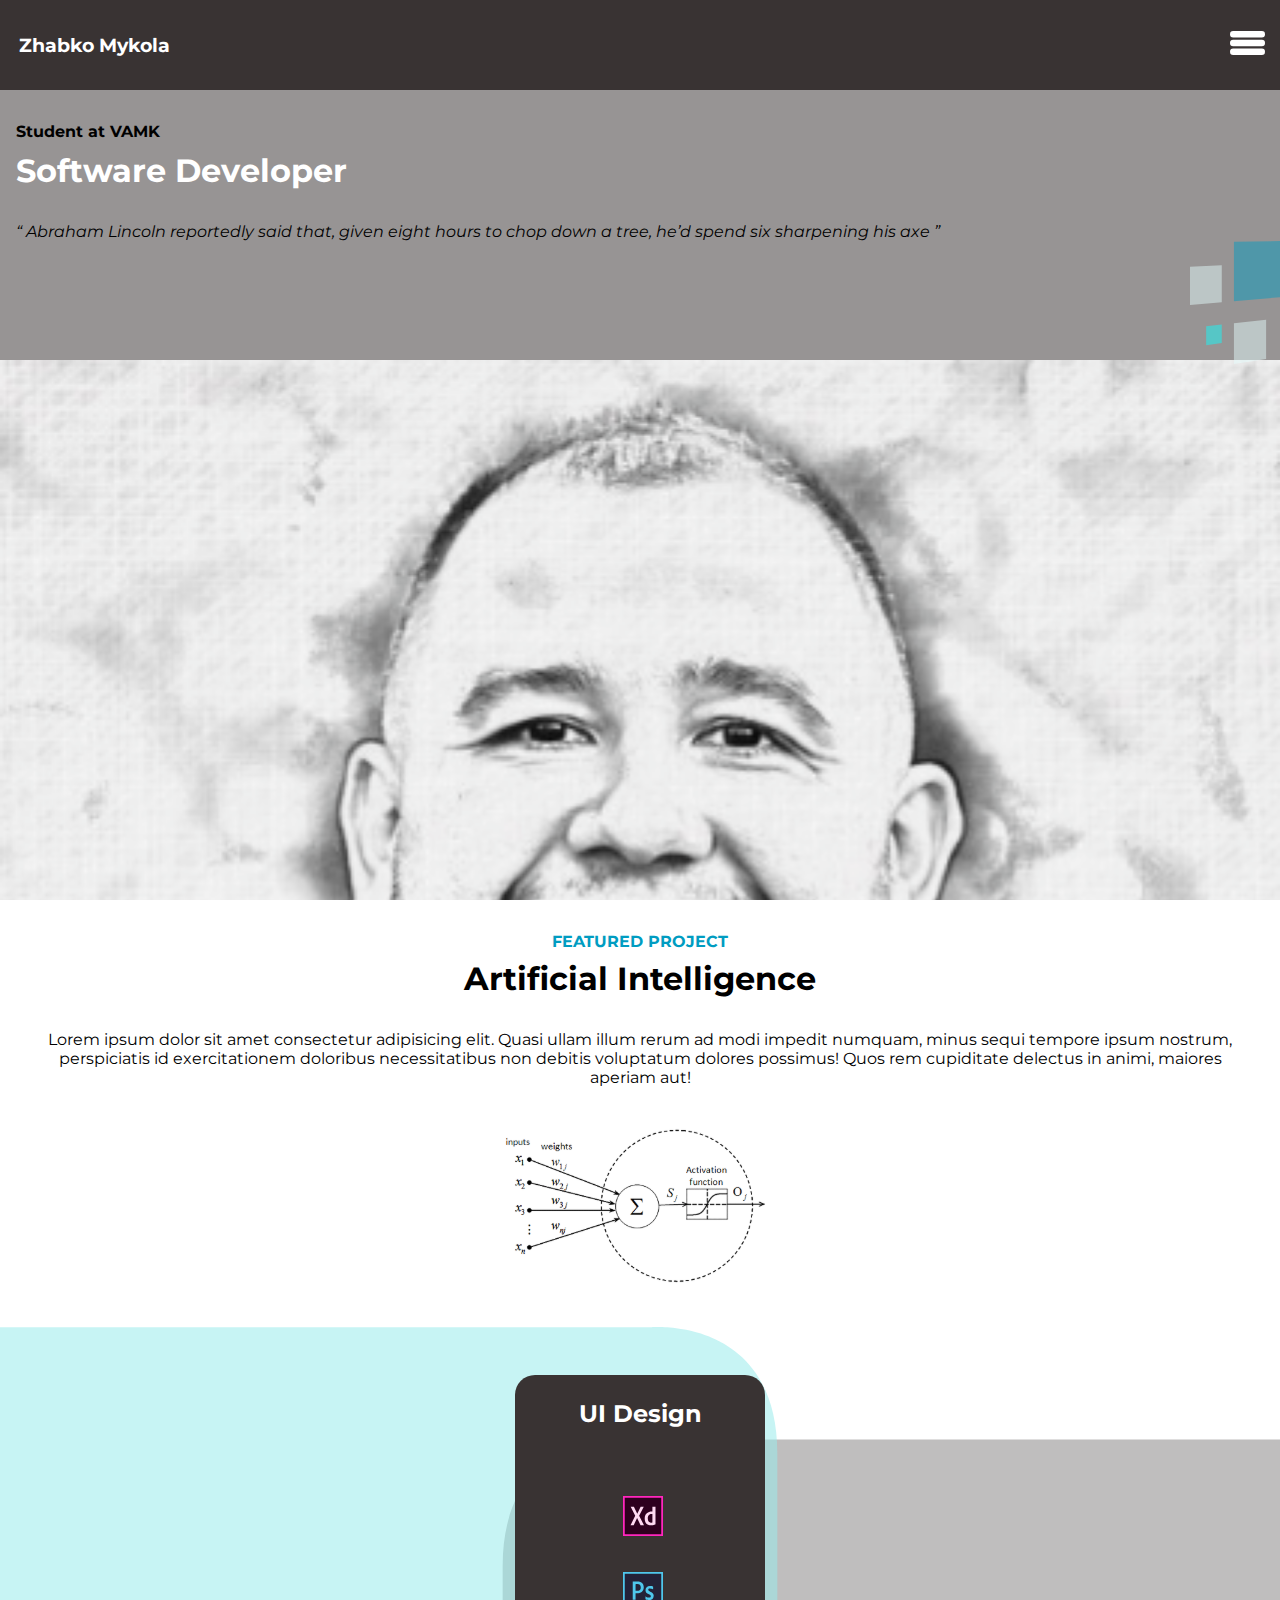
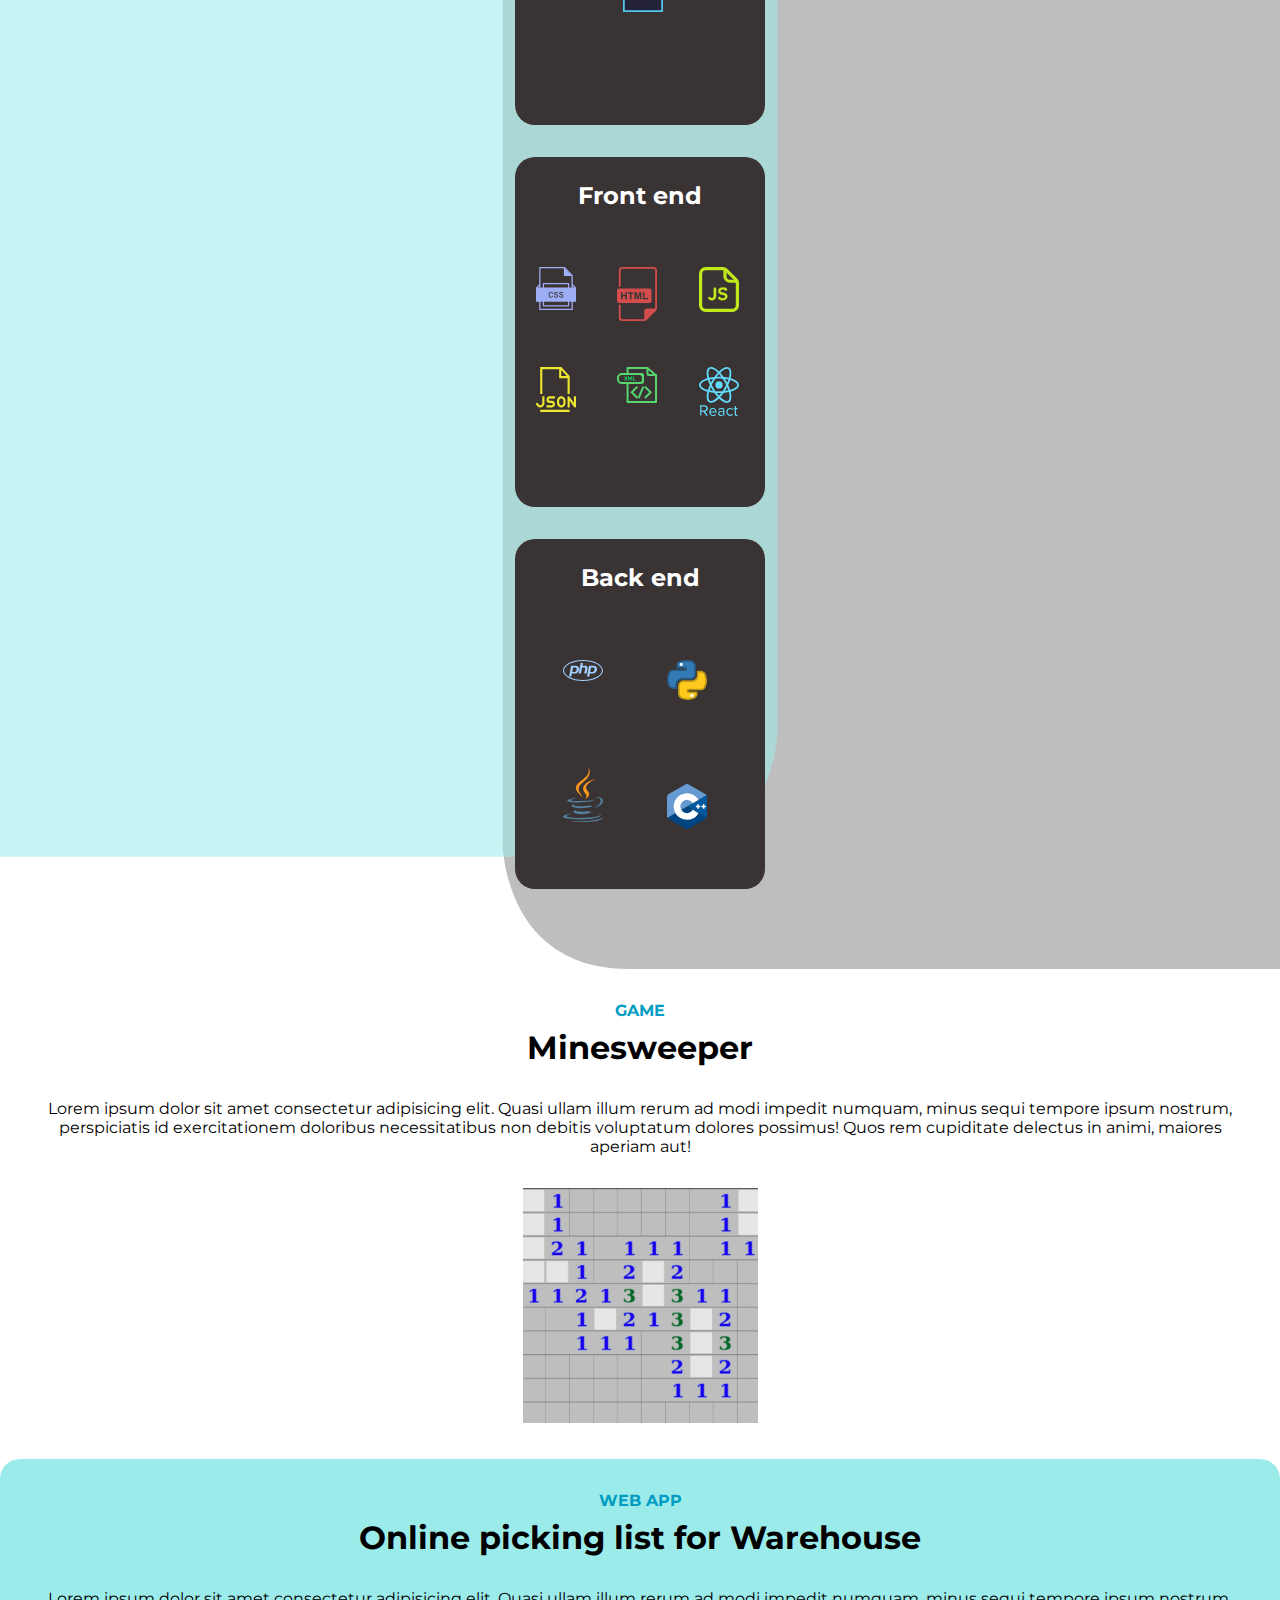
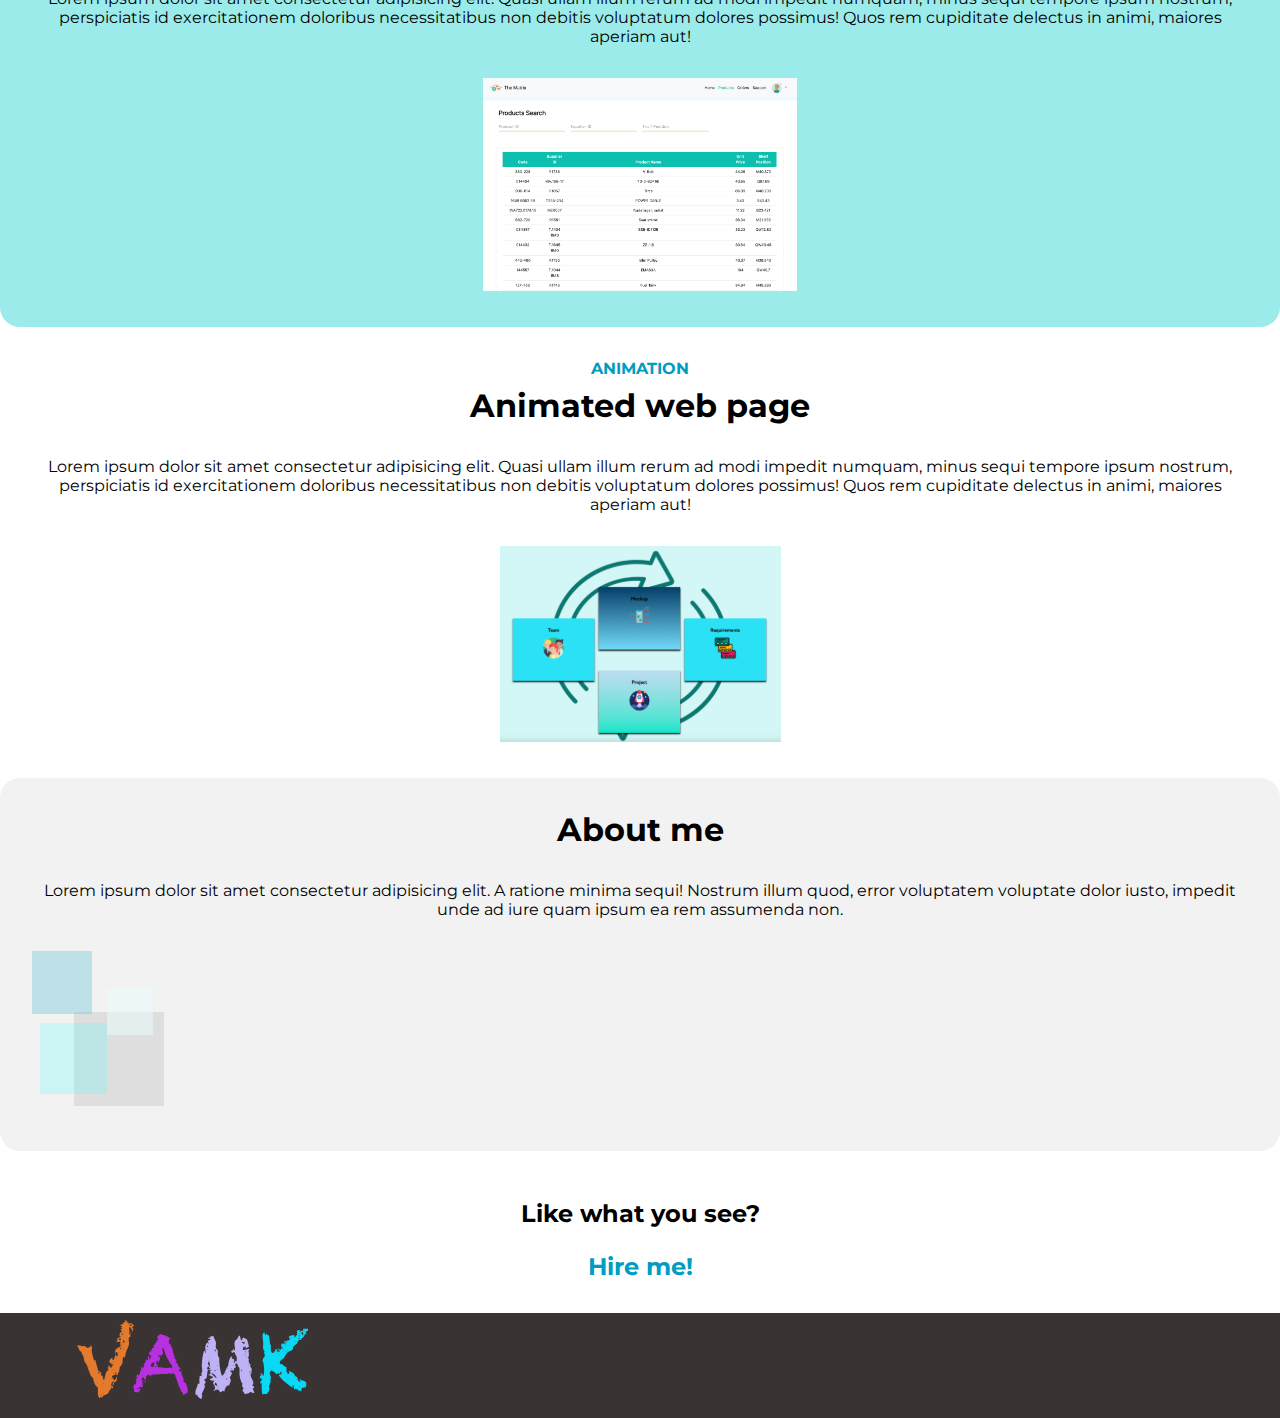
==== DesignCourse/MyPortfolio/index.html @ a02bf1d4 "Working on UI design" ====
<!DOCTYPE html>
<html lang="en">
  <head>
    <meta charset="UTF-8" />
    <meta http-equiv="X-UA-Compatible" content="IE=edge" />
    <meta name="viewport" content="width=device-width, initial-scale=1.0" />
    <title>Zhabko Mykola</title>
    <link rel="stylesheet" href="css/main.css" />
  </head>
  <body>
    <header>
      <h3>Zhabko Mykola</h3>

      <nav>
        <a href="#" class="ham-link">
          <img src="images/ham.svg" alt="hamburger menu" id="ham-btn"
        /></a>

        <ul class="show-desktop hide-mobile" id="nav">
          <li><img src="images/exit.svg" alt="exit menu" id="exit-btn" /></li>
          <li><a href="#">My work</a></li>
          <li><a href="#">My skills</a></li>
          <li><a href="#">About me</a></li>
          <li><a href="#">Hire me</a></li>
        </ul>
      </nav>
    </header>

    <div class="intro">
      <h4>Student at VAMK</h4>
      <h1>Software Developer</h1>
      <p class="lincoln">
        <q>
          Abraham Lincoln reportedly said that, given eight hours to chop down a
          tree, he’d spend six sharpening his axe
        </q>
      </p>
      <img src="images/decor-1.svg" alt="" />
    </div>

    <div class="my-picture"></div>

    <div class="projects">
      <h3>Featured project</h3>
      <h1>Artificial Intelligence</h1>
      <p>
        Lorem ipsum dolor sit amet consectetur adipisicing elit. Quasi ullam
        illum rerum ad modi impedit numquam, minus sequi tempore ipsum nostrum,
        perspiciatis id exercitationem doloribus necessitatibus non debitis
        voluptatum dolores possimus! Quos rem cupiditate delectus in animi,
        maiores aperiam aut!
      </p>
      <img src="images/ai.svg" alt="" />
    </div>

    <div class="skills">
      <ul>
        <li>
          <div class="skill_container">
            <h2>UI Design</h2>
            <div class="icons ui-design">
              <div><img src="images/XD.svg" alt="" /></div>
              <div><img src="images/PS.svg" alt="" /></div>
            </div>
          </div>
        </li>
        <li>
          <div class="skill_container">
            <h2>Front end</h2>
            <div class="icons">
              <div><img src="images/CSS.svg" alt="" /></div>
              <div><img src="images/HTML.svg" alt="" /></div>
              <div><img src="images/JS.svg" alt="" /></div>
              <div><img src="images/JSON.svg" alt="" /></div>
              <div><img src="images/XML.svg" alt="" /></div>
              <div><img src="images/REACT.svg" alt="" /></div>
            </div>
          </div>
        </li>
        <li>
          <div class="skill_container last_sk_cont">
            <h2>Back end</h2>
            <div class="icons back-end">
              <div><img src="images/PHP.svg" alt="" /></div>
              <div><img src="images/PYTHON.svg" alt="" /></div>
              <div><img src="images/JAVA.svg" alt="" /></div>
              <div><img src="images/C++.svg" alt="" /></div>
            </div>
          </div>
        </li>
      </ul>
      <!-- <img src="images/square-deco-left.svg" alt="" class="square_deco_left" /> -->
    </div>
    <div class="projects">
      <h3>Game</h3>
      <h1>Minesweeper</h1>
      <p>
        Lorem ipsum dolor sit amet consectetur adipisicing elit. Quasi ullam
        illum rerum ad modi impedit numquam, minus sequi tempore ipsum nostrum,
        perspiciatis id exercitationem doloribus necessitatibus non debitis
        voluptatum dolores possimus! Quos rem cupiditate delectus in animi,
        maiores aperiam aut!
      </p>
      <img src="images/minesweeper.svg" alt="" />
    </div>
    <div class="projects blue_back">
      <h3>Web App</h3>
      <h1>Online picking list for Warehouse</h1>
      <p>
        Lorem ipsum dolor sit amet consectetur adipisicing elit. Quasi ullam
        illum rerum ad modi impedit numquam, minus sequi tempore ipsum nostrum,
        perspiciatis id exercitationem doloribus necessitatibus non debitis
        voluptatum dolores possimus! Quos rem cupiditate delectus in animi,
        maiores aperiam aut!
      </p>
      <img src="images/picking-list-app.svg" alt="" />
    </div>
    <div class="projects">
      <h3>Animation</h3>
      <h1>Animated web page</h1>
      <p>
        Lorem ipsum dolor sit amet consectetur adipisicing elit. Quasi ullam
        illum rerum ad modi impedit numquam, minus sequi tempore ipsum nostrum,
        perspiciatis id exercitationem doloribus necessitatibus non debitis
        voluptatum dolores possimus! Quos rem cupiditate delectus in animi,
        maiores aperiam aut!
      </p>
      <img src="images/div-animation.svg" alt="" />
    </div>
    <div class="projects about_me">
      <h1>About me</h1>
      <p>
        Lorem ipsum dolor sit amet consectetur adipisicing elit. A ratione
        minima sequi! Nostrum illum quod, error voluptatem voluptate dolor
        iusto, impedit unde ad iure quam ipsum ea rem assumenda non.
      </p>
      <img src="images/square-deco-left.svg" alt="" />
    </div>

    <div class="like-you-see">
      <h2>Like what you see?</h2>
      <a href="#">Hire me!</a>
    </div>

    <footer>
      <img src="images/VAMK.png" alt="" />
    </footer>
  </body>
</html>
---- DesignCourse/MyPortfolio/css/main.css ----
@import url("https://fonts.googleapis.com/css2?family=Montserrat:400,600");
* {
  margin: 0;
  padding: 0;
  font-family: "Montserrat", sans-serif;
  box-sizing: border-box;
}
body {
}

ul {
  list-style-type: none;
  margin: 0;
  padding: 0;
}

header {
  background-color: #393333;
  display: flex;
  justify-content: space-between;
  align-items: center;
  height: 10vh;
}

header h3 {
  color: white;
  padding-left: 1em;
}

nav ul li a {
  color: white;
}

.intro {
  background-color: #979494;
  height: 30vh;
  padding-left: 1em;
}

.intro img {
  right: 0;

  position: absolute;
  z-index: 3;
  padding-left: 2em;
}

.intro h1 {
  color: white;
  padding-bottom: 1em;
}

.intro h4 {
  padding-top: 2em;
  padding-bottom: 0.6em;
  color: black;
}

.my-picture {
  height: 60vh;
  position: relative;

  overflow: hidden;
  background: url("./../images/my_photo2.png");
  background-repeat: no-repeat;
  background-position: top center;
  background-size: cover;
}

.hide-mobile {
  display: none;
}
.ham-link img {
  width: 70%;
}

.lincoln q {
  font-style: italic;
}

.skills {
  background: url("../images/blue_and_grey_deco_mobile.svg") no-repeat;
  background-position: top center;
  background-size: cover;
}

.skill_container {
  background: #393333;
  border-radius: 20px;
  margin: 2em auto;
  width: 250px;
  height: 350px;
  overflow: hidden;
}

.skill_container h2 {
  color: white;
  padding-top: 1em;
  padding-bottom: 1.5em;
  text-align: center;
}
.icons {
  overflow: hidden;
  display: flex;
  flex-flow: row wrap;
}

.icons div {
  width: fit-content;
  margin: 1.3em;
}

.icons div img {
  width: 40px;
}

.ui-design {
  display: block;
}
.ui-design div {
  margin: 2em 3em;
  padding-left: 24%;
}

.back-end div {
  margin: 2em;
}

.back-end div:last-child {
  margin-top: 3em;
}
.back-end {
  margin-left: 1em;
}
.skills ul {
  padding: 1em;
}
.last_sk_cont {
  margin-bottom: 4em;
}

/* .square_deco_left {
  position: absolute;
  z-index: -2;
} */
.projects {
  text-align: center;
  padding: 0 1em;
}

.projects h3 {
  text-transform: uppercase;
  font-size: 1em;
  color: #009cc1;
  padding-top: 2em;
  padding-bottom: 0.5em;
}
.projects h1 {
  padding-bottom: 1em;
}

.projects p {
  padding: 0 1em 2em;
}

.projects img {
  padding-bottom: 2em;
}

.blue_back {
  background-color: #9bebeb;
  border-radius: 20px;
}

.about_me {
  background: #f2f2f2;
  padding-top: 2em;
  padding-bottom: 200px;
  border-radius: 20px;
}

.about_me img {
  position: absolute;

  left: 2em;
}
.like-you-see {
  text-align: center;
  padding-bottom: 2em;
}

.like-you-see h2 {
  padding-top: 2em;
  padding-bottom: 1em;
}
.like-you-see a {
  text-decoration: none;
  color: #009cc1;
  font-size: 1.5em;
  font-weight: bold;
}
footer {
  background: #393333;
}
@media only screen and (max-width: 410px) {
  .intro img {
    display: none;
  }

  .intro h1 {
    padding-bottom: 0.3em;
  }
}

@media only screen and(max-width:550px) {
  .my-picture {
    background-position: left 0 bottom -30px;
  }

  .intro img {
    display: block;
  }
}

@media only screen and(min-width:700px) {
  .skills {
    background: url("../images/blue_and_grey_deco.svg") no-repeat;
  }
}
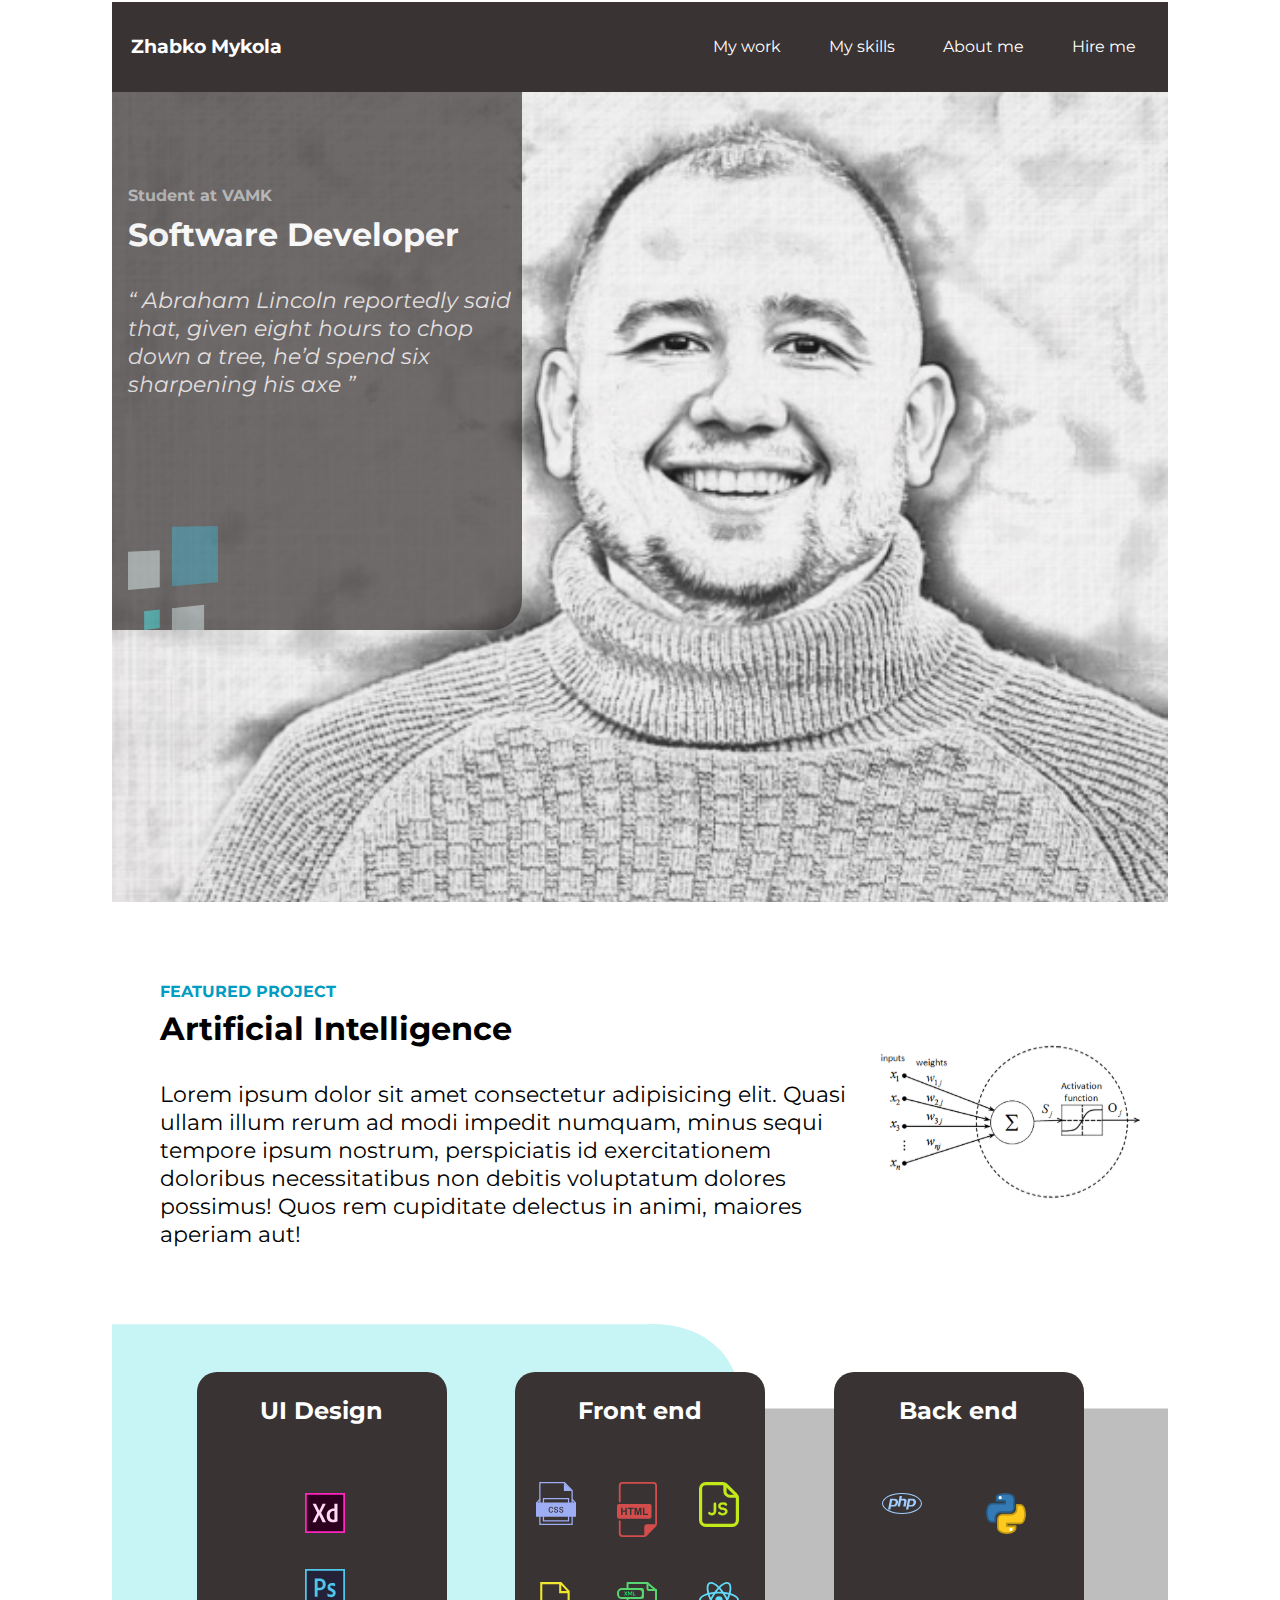
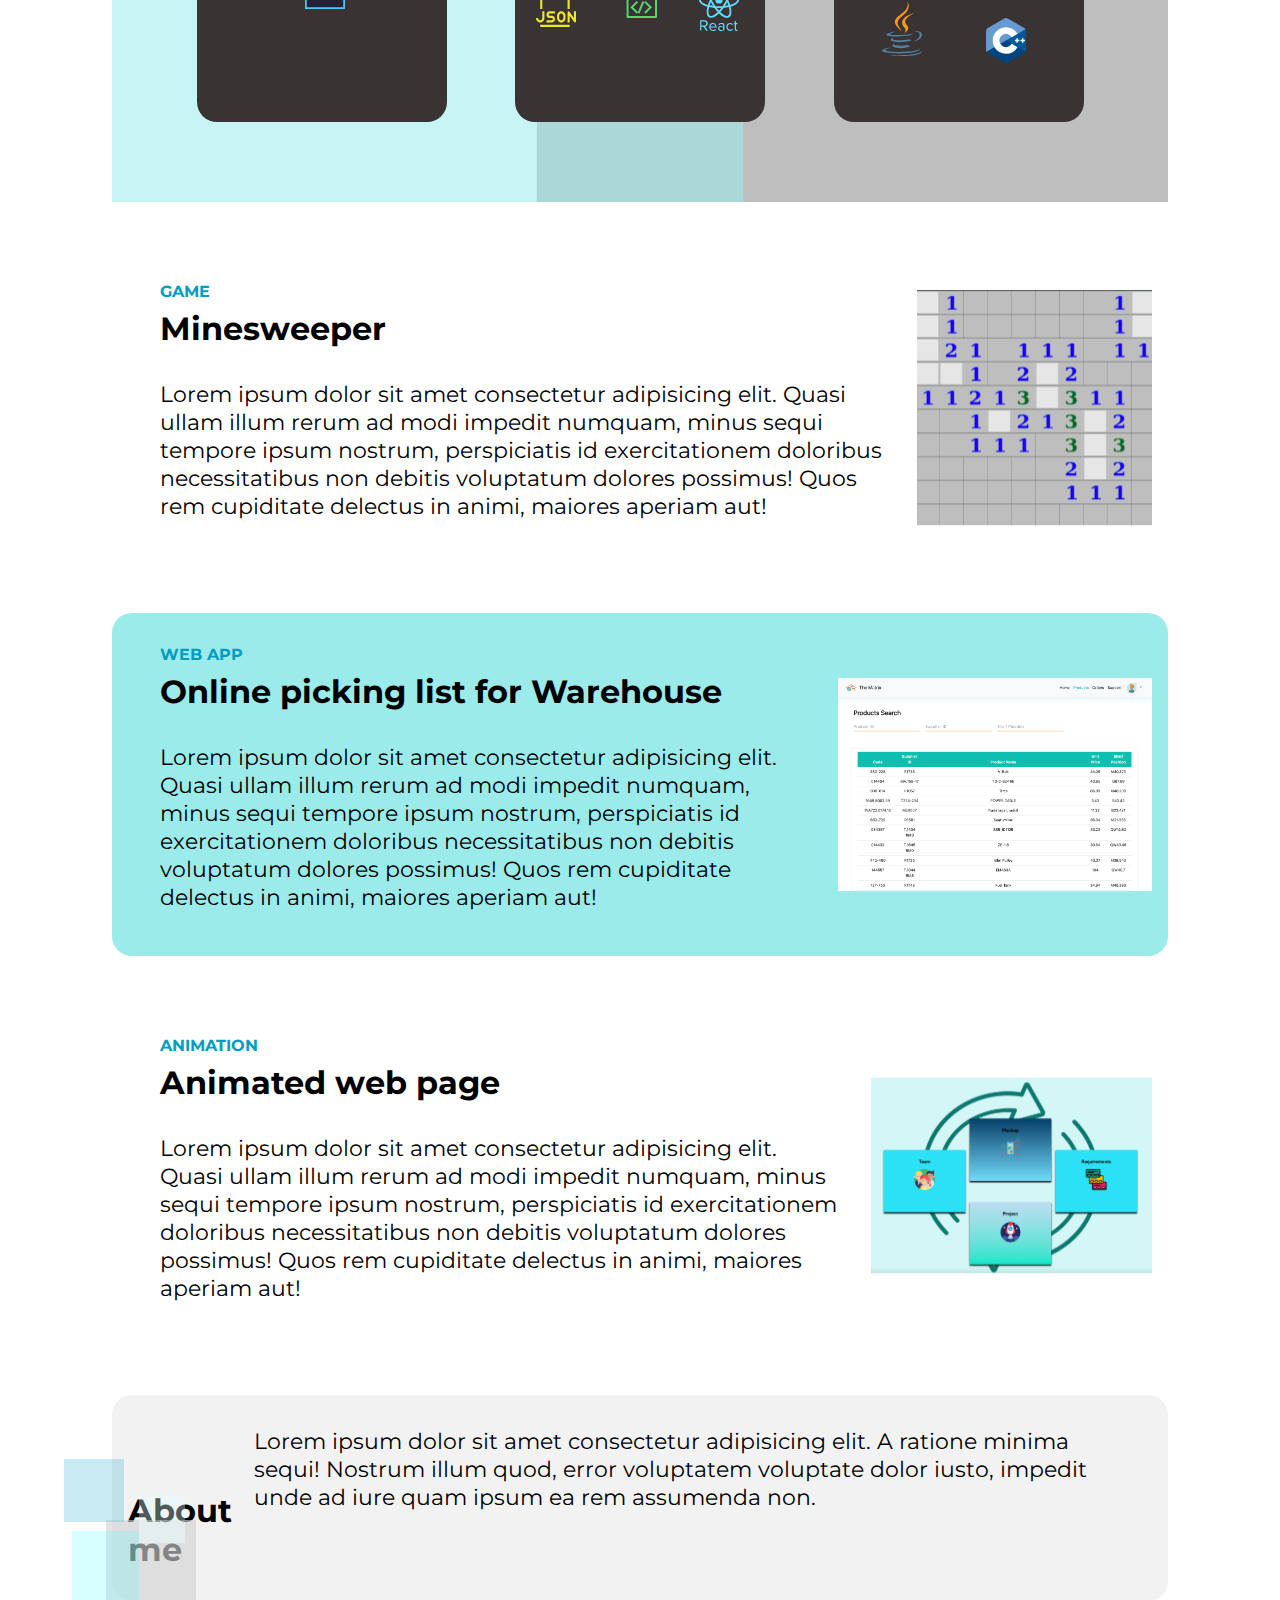
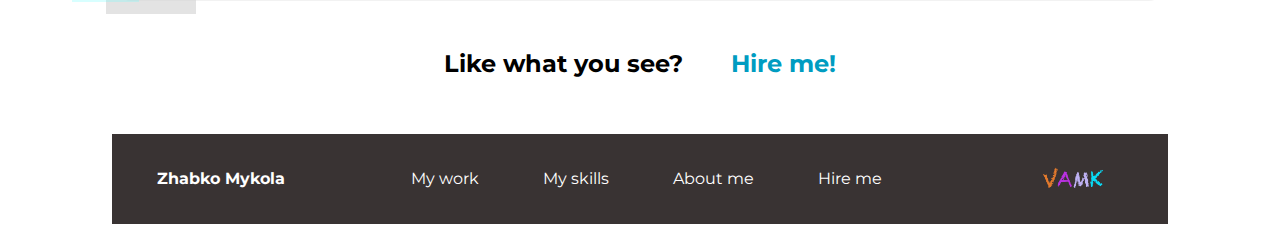
==== commit b4eb8a17: "UI design of my first portfolio ready in HTML" ====
--- a/DesignCourse/MyPortfolio/index.html
+++ b/DesignCourse/MyPortfolio/index.html
@@ -6,18 +6,21 @@
     <meta name="viewport" content="width=device-width, initial-scale=1.0" />
     <title>Zhabko Mykola</title>
     <link rel="stylesheet" href="css/main.css" />
+    <script src="main.js"></script>
   </head>
-  <body>
+  <body onload="load()">
     <header>
       <h3>Zhabko Mykola</h3>
 
       <nav>
-        <a href="#" class="ham-link">
-          <img src="images/ham.svg" alt="hamburger menu" id="ham-btn"
+        <a href="#" class="hide-desktop">
+          <img src="images/ham.svg" alt="hamburger menu" class="menu" id="menu"
         /></a>
 
         <ul class="show-desktop hide-mobile" id="nav">
-          <li><img src="images/exit.svg" alt="exit menu" id="exit-btn" /></li>
+          <li class="exit-btn hide-desktop" id="exit">
+            <img src="images/exit.svg" alt="exit-menu" />
+          </li>
           <li><a href="#">My work</a></li>
           <li><a href="#">My skills</a></li>
           <li><a href="#">About me</a></li>
@@ -41,15 +44,17 @@
     <div class="my-picture"></div>
 
     <div class="projects">
-      <h3>Featured project</h3>
-      <h1>Artificial Intelligence</h1>
-      <p>
-        Lorem ipsum dolor sit amet consectetur adipisicing elit. Quasi ullam
-        illum rerum ad modi impedit numquam, minus sequi tempore ipsum nostrum,
-        perspiciatis id exercitationem doloribus necessitatibus non debitis
-        voluptatum dolores possimus! Quos rem cupiditate delectus in animi,
-        maiores aperiam aut!
-      </p>
+      <div>
+        <h3>Featured project</h3>
+        <h1>Artificial Intelligence</h1>
+        <p>
+          Lorem ipsum dolor sit amet consectetur adipisicing elit. Quasi ullam
+          illum rerum ad modi impedit numquam, minus sequi tempore ipsum
+          nostrum, perspiciatis id exercitationem doloribus necessitatibus non
+          debitis voluptatum dolores possimus! Quos rem cupiditate delectus in
+          animi, maiores aperiam aut!
+        </p>
+      </div>
       <img src="images/ai.svg" alt="" />
     </div>
 
@@ -92,39 +97,45 @@
       <!-- <img src="images/square-deco-left.svg" alt="" class="square_deco_left" /> -->
     </div>
     <div class="projects">
-      <h3>Game</h3>
-      <h1>Minesweeper</h1>
-      <p>
-        Lorem ipsum dolor sit amet consectetur adipisicing elit. Quasi ullam
-        illum rerum ad modi impedit numquam, minus sequi tempore ipsum nostrum,
-        perspiciatis id exercitationem doloribus necessitatibus non debitis
-        voluptatum dolores possimus! Quos rem cupiditate delectus in animi,
-        maiores aperiam aut!
-      </p>
+      <div>
+        <h3>Game</h3>
+        <h1>Minesweeper</h1>
+        <p>
+          Lorem ipsum dolor sit amet consectetur adipisicing elit. Quasi ullam
+          illum rerum ad modi impedit numquam, minus sequi tempore ipsum
+          nostrum, perspiciatis id exercitationem doloribus necessitatibus non
+          debitis voluptatum dolores possimus! Quos rem cupiditate delectus in
+          animi, maiores aperiam aut!
+        </p>
+      </div>
       <img src="images/minesweeper.svg" alt="" />
     </div>
     <div class="projects blue_back">
-      <h3>Web App</h3>
-      <h1>Online picking list for Warehouse</h1>
-      <p>
-        Lorem ipsum dolor sit amet consectetur adipisicing elit. Quasi ullam
-        illum rerum ad modi impedit numquam, minus sequi tempore ipsum nostrum,
-        perspiciatis id exercitationem doloribus necessitatibus non debitis
-        voluptatum dolores possimus! Quos rem cupiditate delectus in animi,
-        maiores aperiam aut!
-      </p>
+      <div>
+        <h3>Web App</h3>
+        <h1>Online picking list for Warehouse</h1>
+        <p>
+          Lorem ipsum dolor sit amet consectetur adipisicing elit. Quasi ullam
+          illum rerum ad modi impedit numquam, minus sequi tempore ipsum
+          nostrum, perspiciatis id exercitationem doloribus necessitatibus non
+          debitis voluptatum dolores possimus! Quos rem cupiditate delectus in
+          animi, maiores aperiam aut!
+        </p>
+      </div>
       <img src="images/picking-list-app.svg" alt="" />
     </div>
     <div class="projects">
-      <h3>Animation</h3>
-      <h1>Animated web page</h1>
-      <p>
-        Lorem ipsum dolor sit amet consectetur adipisicing elit. Quasi ullam
-        illum rerum ad modi impedit numquam, minus sequi tempore ipsum nostrum,
-        perspiciatis id exercitationem doloribus necessitatibus non debitis
-        voluptatum dolores possimus! Quos rem cupiditate delectus in animi,
-        maiores aperiam aut!
-      </p>
+      <div>
+        <h3>Animation</h3>
+        <h1>Animated web page</h1>
+        <p>
+          Lorem ipsum dolor sit amet consectetur adipisicing elit. Quasi ullam
+          illum rerum ad modi impedit numquam, minus sequi tempore ipsum
+          nostrum, perspiciatis id exercitationem doloribus necessitatibus non
+          debitis voluptatum dolores possimus! Quos rem cupiditate delectus in
+          animi, maiores aperiam aut!
+        </p>
+      </div>
       <img src="images/div-animation.svg" alt="" />
     </div>
     <div class="projects about_me">
@@ -138,11 +149,22 @@
     </div>
 
     <div class="like-you-see">
-      <h2>Like what you see?</h2>
-      <a href="#">Hire me!</a>
+      <div>
+        <h2>Like what you see?</h2>
+        <a href="#">Hire me!</a>
+      </div>
     </div>
 
     <footer>
+      <h4>Zhabko Mykola</h4>
+      <div>
+        <ul>
+          <li><a href="#">My work</a></li>
+          <li><a href="#">My skills</a></li>
+          <li><a href="#">About me</a></li>
+          <li><a href="#">Hire me</a></li>
+        </ul>
+      </div>
       <img src="images/VAMK.png" alt="" />
     </footer>
   </body>
--- a/DesignCourse/MyPortfolio/css/main.css
+++ b/DesignCourse/MyPortfolio/css/main.css
@@ -5,7 +5,45 @@
   font-family: "Montserrat", sans-serif;
   box-sizing: border-box;
 }
+
 body {
+  margin: 0.1em;
+}
+
+.hide-mobile {
+  display: none;
+}
+
+nav ul {
+  position: fixed;
+  width: 60%;
+  top: 0;
+  right: 0;
+  text-align: left;
+  background: #e2f1f2;
+  height: 100%;
+  z-index: 7;
+  padding-top: 3em;
+}
+nav ul li a {
+  color: rgb(9, 8, 8);
+  text-decoration: none;
+  background-color: #c0caca;
+  display: block;
+  padding: 2em 2em;
+}
+
+nav ul li a:hover {
+  background-color: rgb(235, 242, 242);
+}
+.exit-btn {
+  margin-bottom: 1em;
+  margin-top: -1.3em;
+  text-align: right;
+  padding: 0 1.4em;
+}
+.exit-btn img {
+  width: 25px;
 }
 
 ul {
@@ -15,25 +53,28 @@
 }
 
 header {
-  background-color: #393333;
+  background-color: #e4f1f3;
   display: flex;
   justify-content: space-between;
   align-items: center;
   height: 10vh;
+  width: 100%;
+  position: fixed;
+  z-index: 4;
 }
 
 header h3 {
-  color: white;
+  color: rgb(12, 12, 12);
   padding-left: 1em;
 }
-
-nav ul li a {
-  color: white;
+nav a img {
+  fill: black;
 }
 
 .intro {
   background-color: #979494;
-  height: 30vh;
+  padding-top: 4em;
+  height: 40vh;
   padding-left: 1em;
 }
 
@@ -67,10 +108,7 @@
   background-size: cover;
 }
 
-.hide-mobile {
-  display: none;
-}
-.ham-link img {
+.menu {
   width: 70%;
 }
 
@@ -202,6 +240,7 @@
 footer {
   background: #393333;
 }
+
 @media only screen and (max-width: 410px) {
   .intro img {
     display: none;
@@ -212,18 +251,189 @@
   }
 }
 
-@media only screen and(max-width:550px) {
+@media only screen and (min-width: 550px) {
+  header {
+    background: #393333;
+  }
+
+  header h3 {
+    color: white;
+  }
+  header nav ul li a {
+    color: white;
+  }
+
+  .intro {
+    position: absolute;
+    background: #393333;
+    z-index: -1;
+    opacity: 0.7;
+    top: 10vh;
+    left: 0;
+    width: 35%;
+    height: 60vh;
+    border-bottom-right-radius: 30px;
+  }
+
+  .intro img {
+    position: relative;
+    padding: 0;
+    padding-top: 8em;
+  }
+
+  .intro p {
+    color: rgb(224, 221, 221);
+  }
+  .intro h4 {
+    color: rgb(163, 163, 163);
+  }
+
   .my-picture {
-    background-position: left 0 bottom -30px;
-  }
-
-  .intro img {
+    z-index: -2;
+    background: url("../images/my_photo1.png");
+    background-repeat: no-repeat;
+    background-position: top center;
+    background-size: cover;
+    height: 90vh;
+  }
+  .hide-desktop {
+    display: none;
+  }
+
+  .show-desktop {
+    padding: 0;
+    margin: 0;
+    position: inherit;
+    background: inherit;
+    display: flex;
+    width: inherit;
+  }
+  .show-desktop li a {
+    padding-left: 1em;
+    margin: 0;
+    background: inherit;
+  }
+
+  .show-desktop li a:hover {
+    background: none;
+  }
+
+  header {
+    z-index: 9;
+    position: relative;
+  }
+}
+
+@media only screen and (min-width: 800px) {
+  .skills {
+  }
+  .skills ul {
+    display: flex;
+    justify-content: space-evenly;
+    margin-top: 2em;
+  }
+
+  .like-you-see {
+    display: flex;
+
+    justify-content: center;
+  }
+
+  .like-you-see a {
+    padding-top: 2em;
+    padding-left: 1em;
+  }
+
+  .like-you-see h2 {
+    padding-right: 1em;
+  }
+  .like-you-see div {
+    display: flex;
+    justify-content: space-evenly;
+    justify-items: center;
+  }
+  footer {
+    display: flex;
+    justify-content: space-evenly;
+    align-items: center;
+    height: 10vh;
+  }
+  footer img {
+    width: 100px;
+    margin-left: 4em;
+  }
+
+  footer div ul {
+    display: flex;
+    justify-content: space-evenly;
+    align-items: center;
+  }
+  footer div ul li a {
+    text-decoration: none;
+    color: white;
+    margin: 2em;
+  }
+  footer h4 {
+    color: white;
+    padding-right: 3em;
+  }
+  .about_me {
     display: block;
-  }
-}
-
-@media only screen and(min-width:700px) {
+    text-align: center;
+    padding-bottom: 2em;
+  }
+  .about_me h1 {
+    padding: 0;
+    padding-top: 2em;
+  }
+}
+
+@media only screen and (min-width: 1100px) {
+  body {
+    margin-left: 7em;
+    margin-right: 7em;
+    background: rgb(255, 255, 255);
+  }
+
+  .intro {
+    left: 7em;
+    width: 32%;
+    overflow: hidden;
+  }
+  .intro p {
+    color: rgb(224, 221, 221);
+  }
+
+  /* .projects * {
+    border: 1px solid red;
+  } */
+
+  .projects {
+    display: flex;
+    text-align: left;
+    margin-top: 3em;
+  }
+
+  .projects img {
+    margin-left: 2em;
+    padding-top: 2em;
+  }
+  .projects div {
+    padding-left: 2em;
+  }
+
+  .projects div p {
+    padding: 0;
+    padding-bottom: 2em;
+  }
   .skills {
-    background: url("../images/blue_and_grey_deco.svg") no-repeat;
-  }
-}
+  }
+  .skills ul {
+    display: flex;
+    justify-content: space-evenly;
+    margin-top: 2em;
+  }
+  p {
+    font-size: 1.4em;
+  }
+}
